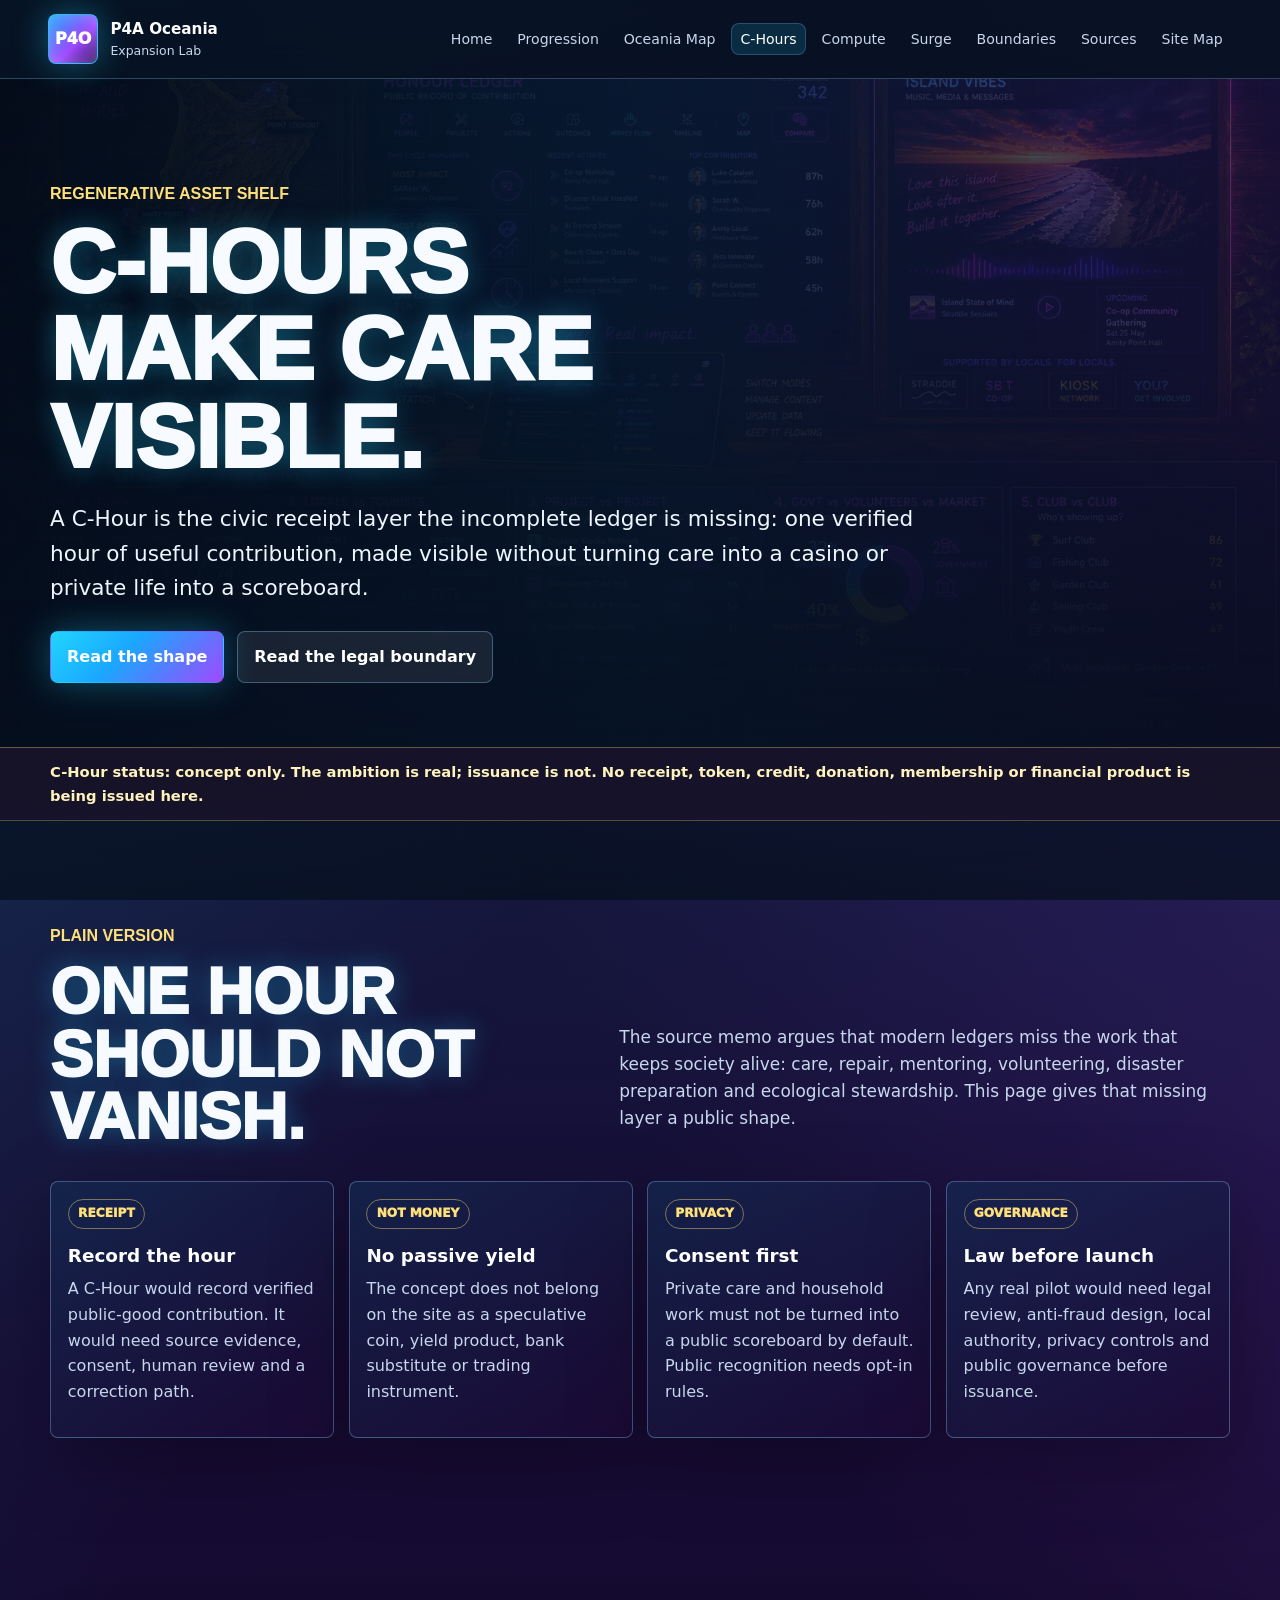
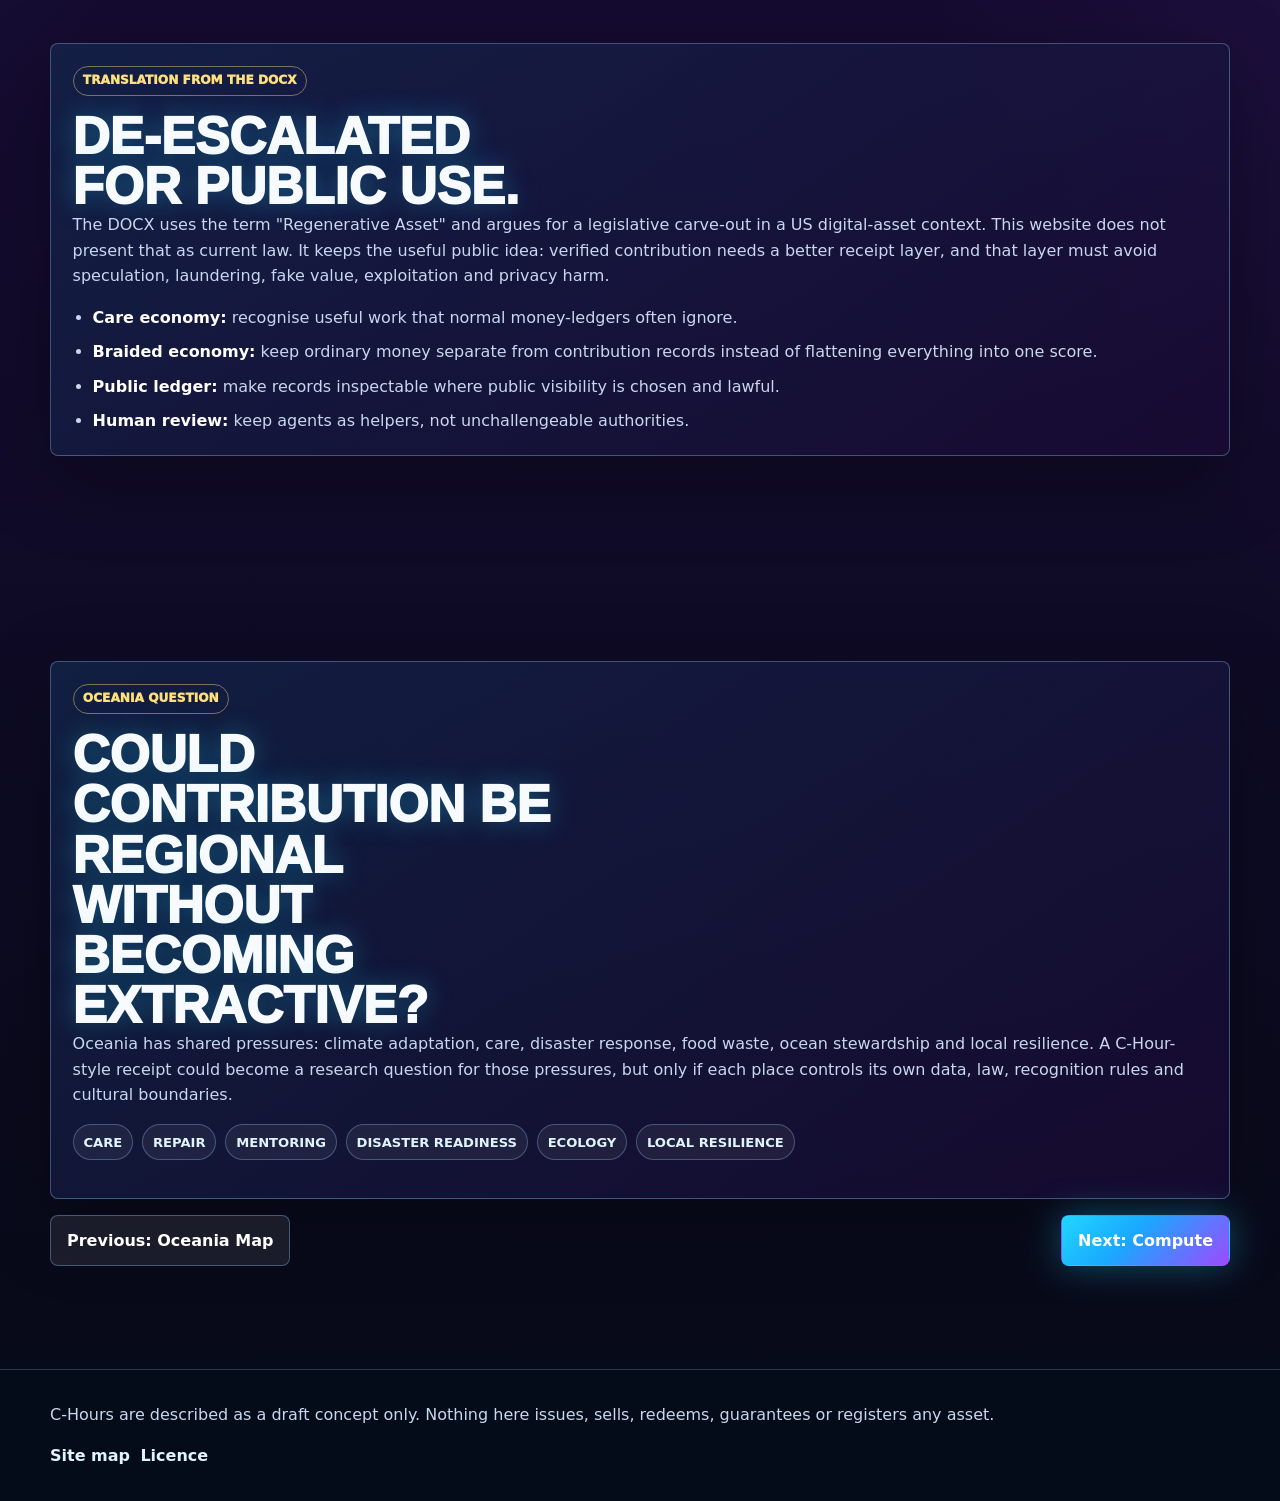
==== pages/c-hours.html @ 48893c46 "Create P4A Oceania expansion lab site" ====
<!doctype html>
<html lang="en-AU">
<head>
  <meta charset="utf-8">
  <meta name="viewport" content="width=device-width, initial-scale=1">
  <title>C-Hours | P4A Oceania Expansion Lab</title>
  <meta name="description" content="A careful public explanation of C-Hours as draft community contribution receipts, not money, yield, investment or active issuance.">
  <meta name="theme-color" content="#102A4A">
  <link rel="icon" type="image/svg+xml" href="../assets/favicon.svg">
  <link rel="stylesheet" href="../styles.css">
</head>
<body>
  <a class="skip-link" href="#main">Skip to content</a>
  <header class="site-header">
    <a class="brand" href="../index.html"><span class="brand-mark">P4O</span><span class="brand-text"><strong>P4A Oceania</strong><span>Expansion Lab</span></span></a>
    <button class="icon-button nav-toggle" type="button" data-nav-toggle aria-expanded="false" aria-label="Open navigation">Menu</button>
    <nav class="site-nav" data-nav aria-label="Main navigation">
      <a href="../index.html">Home</a>
      <a href="progression.html">Progression</a>
      <a href="oceania-map.html">Oceania Map</a>
      <a href="c-hours.html" aria-current="page">C-Hours</a>
      <a href="compute.html">Compute</a>
      <a href="surge.html">Surge</a>
      <a href="compliance.html">Boundaries</a>
      <a href="source-notes.html">Sources</a>
      <a href="site-map.html">Site Map</a>
    </nav>
  </header>

  <main id="main">
    <section class="hero page-hero">
      <div class="hero-image"><img loading="eager" fetchpriority="high" decoding="async" src="../assets/sbt-ledger-mode-wall.webp" alt="Ledger wall artwork from the P4A visual system"></div>
      <div class="hero-content reveal">
        <p class="eyebrow">Regenerative asset shelf</p>
        <h1>C-Hours make care visible.</h1>
        <p class="hero-copy">A C-Hour is the civic receipt layer the incomplete ledger is missing: one verified hour of useful contribution, made visible without turning care into a casino or private life into a scoreboard.</p>
        <div class="hero-actions"><a class="button button-primary" href="#shape">Read the shape</a><a class="button button-secondary" href="compliance.html">Read the legal boundary</a></div>
      </div>
    </section>

    <div class="notice-strip"><span>C-Hour status: concept only. The ambition is real; issuance is not. No receipt, token, credit, donation, membership or financial product is being issued here.</span></div>

    <section class="section" id="shape">
      <div class="section-heading reveal">
        <div><p class="eyebrow">Plain version</p><h2>One hour should not vanish.</h2></div>
        <p>The source memo argues that modern ledgers miss the work that keeps society alive: care, repair, mentoring, volunteering, disaster preparation and ecological stewardship. This page gives that missing layer a public shape.</p>
      </div>
      <div class="principle-grid reveal">
        <article class="principle-card">
          <span>Receipt</span>
          <h3>Record the hour</h3>
          <p>A C-Hour would record verified public-good contribution. It would need source evidence, consent, human review and a correction path.</p>
        </article>
        <article class="principle-card">
          <span>Not money</span>
          <h3>No passive yield</h3>
          <p>The concept does not belong on the site as a speculative coin, yield product, bank substitute or trading instrument.</p>
        </article>
        <article class="principle-card">
          <span>Privacy</span>
          <h3>Consent first</h3>
          <p>Private care and household work must not be turned into a public scoreboard by default. Public recognition needs opt-in rules.</p>
        </article>
        <article class="principle-card">
          <span>Governance</span>
          <h3>Law before launch</h3>
          <p>Any real pilot would need legal review, anti-fraud design, local authority, privacy controls and public governance before issuance.</p>
        </article>
      </div>
    </section>

    <section class="section">
      <div class="source-panel reveal">
        <span>Translation from the DOCX</span>
        <h2>De-escalated for public use.</h2>
        <p>The DOCX uses the term "Regenerative Asset" and argues for a legislative carve-out in a US digital-asset context. This website does not present that as current law. It keeps the useful public idea: verified contribution needs a better receipt layer, and that layer must avoid speculation, laundering, fake value, exploitation and privacy harm.</p>
        <ul>
          <li><strong>Care economy:</strong> recognise useful work that normal money-ledgers often ignore.</li>
          <li><strong>Braided economy:</strong> keep ordinary money separate from contribution records instead of flattening everything into one score.</li>
          <li><strong>Public ledger:</strong> make records inspectable where public visibility is chosen and lawful.</li>
          <li><strong>Human review:</strong> keep agents as helpers, not unchallengeable authorities.</li>
        </ul>
      </div>
    </section>

    <section class="section">
      <div class="source-panel reveal">
        <span>Oceania question</span>
        <h2>Could contribution be regional without becoming extractive?</h2>
        <p>Oceania has shared pressures: climate adaptation, care, disaster response, food waste, ocean stewardship and local resilience. A C-Hour-style receipt could become a research question for those pressures, but only if each place controls its own data, law, recognition rules and cultural boundaries.</p>
        <div class="signal-row"><span>care</span><span>repair</span><span>mentoring</span><span>disaster readiness</span><span>ecology</span><span>local resilience</span></div>
      </div>
      <nav class="next-trail" aria-label="Page navigation">
        <a class="button button-secondary" href="oceania-map.html">Previous: Oceania Map</a>
        <a class="button button-primary" href="compute.html">Next: Compute</a>
      </nav>
    </section>
  </main>

  <footer class="site-footer"><div><p>C-Hours are described as a draft concept only. Nothing here issues, sells, redeems, guarantees or registers any asset.</p><nav class="footer-links" aria-label="Footer links"><a href="site-map.html">Site map</a><a href="../LICENCE.md">Licence</a></nav></div></footer>
  <script src="../script.js"></script>
</body>
</html>
---- styles.css ----
:root {
  --void: #06101f;
  --deep: #08182c;
  --royal: #32115f;
  --grape: #6430bb;
  --violet: #9f49ff;
  --amethyst: #d9b6ff;
  --plasma: #ff55e6;
  --reef: #21d6ff;
  --blue: #1aa7ff;
  --green: #29e68b;
  --gold: #ffe07a;
  --text: #f7fbff;
  --muted: #c8d7ee;
  --soft: #91aed6;
  --line: rgba(151, 206, 255, 0.34);
  --glass: rgba(9, 28, 54, 0.72);
  --glass-strong: rgba(22, 50, 94, 0.84);
  --max: 1180px;
  --radius: 8px;
  color-scheme: dark;
}

* {
  box-sizing: border-box;
}

html {
  width: 100%;
  max-width: 100%;
  overflow-x: hidden;
  scroll-behavior: smooth;
}

body {
  margin: 0;
  width: 100%;
  max-width: 100%;
  min-height: 100vh;
  color: var(--text);
  font-family: Inter, ui-sans-serif, system-ui, -apple-system, BlinkMacSystemFont, "Segoe UI", sans-serif;
  line-height: 1.6;
  background:
    linear-gradient(120deg, rgba(33, 214, 255, 0.12), transparent 34%),
    linear-gradient(240deg, rgba(159, 73, 255, 0.2), transparent 42%),
    linear-gradient(180deg, #102a4a 0%, #170b34 45%, #060a16 100%);
  overflow-x: hidden;
  -webkit-text-size-adjust: 100%;
}

body::before {
  content: "";
  position: fixed;
  inset: 0;
  z-index: -2;
  background:
    linear-gradient(90deg, rgba(151, 206, 255, .08) 1px, transparent 1px),
    linear-gradient(0deg, rgba(151, 206, 255, .08) 1px, transparent 1px);
  background-size: 42px 42px;
  mask-image: linear-gradient(180deg, rgba(0,0,0,.86), rgba(0,0,0,.16));
}

body::after {
  content: "";
  position: fixed;
  inset: 0;
  z-index: -1;
  pointer-events: none;
  background: linear-gradient(180deg, rgba(6, 16, 31, .08), rgba(6, 16, 31, .78));
}

a {
  color: inherit;
}

img {
  display: block;
  max-width: 100%;
}

main, section, article, div, p, h1, h2, h3, span, a {
  min-width: 0;
}

.skip-link {
  position: absolute;
  left: 1rem;
  top: -5rem;
  z-index: 100;
  border-radius: 4px;
  padding: .7rem 1rem;
  background: var(--gold);
  color: #1d1630;
  font-weight: 900;
}

.skip-link:focus {
  top: 1rem;
}

.site-header {
  position: sticky;
  top: 0;
  z-index: 50;
  display: flex;
  flex-wrap: wrap;
  align-items: center;
  justify-content: space-between;
  gap: .75rem 1rem;
  padding: .85rem clamp(1rem, 4vw, 3rem);
  border-bottom: 1px solid rgba(151, 206, 255, .28);
  background: rgba(5, 13, 27, .86);
  backdrop-filter: blur(18px);
}

.brand {
  display: inline-flex;
  align-items: center;
  gap: .75rem;
  min-width: 13rem;
  text-decoration: none;
}

.brand-mark {
  display: grid;
  place-items: center;
  width: 3.15rem;
  height: 3.15rem;
  border: 1px solid rgba(33, 214, 255, .78);
  border-radius: 8px;
  background: linear-gradient(135deg, var(--blue), var(--violet) 58%, var(--royal));
  color: #fff;
  box-shadow: 0 0 34px rgba(33, 214, 255, .38), inset 0 0 16px rgba(255,255,255,.24);
  font-weight: 1000;
}

.brand-text {
  display: grid;
  color: var(--muted);
  font-size: .78rem;
}

.brand-text strong {
  color: white;
  font-size: .95rem;
}

.nav-toggle,
.icon-button.nav-toggle {
  display: none;
}

.site-nav {
  display: flex;
  flex: 1 1 44rem;
  flex-wrap: wrap;
  align-items: center;
  justify-content: flex-end;
  gap: .35rem .4rem;
  color: var(--muted);
  font-size: .88rem;
  line-height: 1.15;
}

.site-nav a {
  border-radius: 8px;
  padding: .5rem .58rem;
  text-decoration: none;
  white-space: nowrap;
}

.site-nav a:hover,
.site-nav a[aria-current="page"] {
  background: rgba(33, 214, 255, .14);
  color: white;
  box-shadow: inset 0 0 0 1px rgba(151, 206, 255, .22);
}

.button,
.icon-button {
  min-height: 2.7rem;
  border-radius: 8px;
  font: inherit;
  font-weight: 900;
}

.icon-button {
  display: inline-grid;
  place-items: center;
  border: 1px solid var(--line);
  padding: 0 .85rem;
  background: rgba(255,255,255,.08);
  color: white;
  cursor: pointer;
}

.button {
  display: inline-flex;
  align-items: center;
  justify-content: center;
  gap: .55rem;
  border: 1px solid transparent;
  padding: .75rem 1rem;
  text-decoration: none;
}

.button-primary {
  background: linear-gradient(135deg, var(--reef), var(--blue) 42%, var(--violet));
  color: white;
  box-shadow: 0 0 36px rgba(33, 214, 255, .34);
}

.button-secondary {
  border-color: var(--line);
  background: rgba(255,255,255,.08);
  color: white;
}

.hero {
  position: relative;
  display: grid;
  min-height: calc(100vh - 5rem);
  align-items: center;
  overflow: hidden;
  padding: clamp(4rem, 8vw, 7rem) clamp(1rem, 4vw, 3rem) clamp(2rem, 5vw, 4rem);
}

.hero-image {
  position: absolute;
  inset: 0;
  z-index: -1;
}

.hero-image img {
  width: 100%;
  height: 100%;
  object-fit: cover;
  opacity: .58;
  filter: saturate(1.18) contrast(1.08) hue-rotate(18deg);
}

.hero-image::after {
  content: "";
  position: absolute;
  inset: 0;
  background:
    linear-gradient(90deg, rgba(4, 11, 24, .95) 0%, rgba(8, 28, 54, .78) 48%, rgba(40, 13, 78, .38) 100%),
    linear-gradient(0deg, rgba(6, 10, 22, .97), transparent 48%);
}

.hero-content {
  width: min(100%, var(--max));
  margin: 0 auto;
}

.hero-grid {
  display: grid;
  grid-template-columns: minmax(0, 1fr) minmax(17rem, 25rem);
  gap: clamp(1.2rem, 4vw, 3rem);
  align-items: end;
}

.status-card {
  display: grid;
  gap: .8rem;
  border: 1px solid rgba(151, 206, 255, .3);
  border-radius: var(--radius);
  padding: 1rem;
  background: linear-gradient(180deg, rgba(5, 13, 27, .52), rgba(5, 13, 27, .78));
  box-shadow: 0 24px 80px rgba(0,0,0,.32);
}

.status-card strong {
  color: var(--gold);
  font-size: .86rem;
  text-transform: uppercase;
}

.status-card p {
  margin: 0;
  color: var(--muted);
}

.eyebrow {
  margin: 0 0 .75rem;
  color: var(--gold);
  font-family: Rajdhani, Inter, sans-serif;
  font-weight: 900;
  text-transform: uppercase;
}

h1, h2, h3 {
  letter-spacing: 0;
}

h1, h2 {
  margin: 0;
  font-family: Montserrat, Inter, sans-serif;
  font-weight: 1000;
  line-height: .98;
  text-transform: uppercase;
  text-shadow: 0 0 26px rgba(33, 214, 255, .34);
}

h1 {
  max-width: 14ch;
  font-size: clamp(2.7rem, 7vw, 6.4rem);
}

h2 {
  font-size: clamp(2.05rem, 5vw, 4.7rem);
}

h3 {
  margin: 0 0 .6rem;
  font-size: 1.15rem;
  line-height: 1.18;
}

p {
  margin-top: 0;
}

.hero-copy {
  max-width: 55rem;
  margin: 1.25rem 0 0;
  color: #eef7ff;
  font-size: clamp(1.08rem, 2vw, 1.35rem);
}

.hero-actions {
  display: flex;
  flex-wrap: wrap;
  gap: .8rem;
  margin-top: 1.6rem;
}

.section {
  padding: clamp(4rem, 8vw, 7rem) clamp(1rem, 4vw, 3rem);
}

.section > * {
  width: min(100%, var(--max));
  margin-right: auto;
  margin-left: auto;
}

.section-heading {
  display: grid;
  grid-template-columns: minmax(0, .88fr) minmax(18rem, 1fr);
  gap: 2rem;
  align-items: end;
  margin-bottom: 2rem;
}

.section-heading p:not(.eyebrow) {
  color: var(--muted);
  font-size: 1.06rem;
}

.notice-strip {
  border-top: 1px solid rgba(255, 224, 122, .34);
  border-bottom: 1px solid rgba(255, 224, 122, .28);
  padding: .78rem clamp(1rem, 4vw, 3rem);
  background: rgba(24, 19, 42, .9);
  color: #fff3bd;
  font-size: .92rem;
  font-weight: 820;
}

.notice-strip span {
  display: block;
  width: min(100%, var(--max));
  margin: 0 auto;
}

.feature-grid,
.phase-grid,
.region-grid,
.principle-grid {
  display: grid;
  gap: .9rem;
}

.feature-grid {
  grid-template-columns: repeat(3, minmax(0, 1fr));
}

.phase-grid,
.region-grid {
  grid-template-columns: repeat(2, minmax(0, 1fr));
}

.principle-grid {
  grid-template-columns: repeat(4, minmax(0, 1fr));
}

.card,
.phase-card,
.region-card,
.principle-card,
.source-panel {
  border: 1px solid var(--line);
  border-radius: var(--radius);
  background: linear-gradient(145deg, rgba(19, 45, 84, .6), rgba(27, 10, 54, .7));
  box-shadow: 0 24px 80px rgba(0,0,0,.26);
}

.card,
.phase-card,
.region-card,
.principle-card {
  min-height: 13rem;
  padding: 1.05rem;
}

.card p,
.phase-card p,
.region-card p,
.principle-card p,
.source-panel p,
.site-footer p {
  color: var(--muted);
}

.card span,
.phase-card span,
.region-card span,
.principle-card span,
.source-panel span {
  display: inline-grid;
  width: fit-content;
  margin-bottom: 1rem;
  border: 1px solid rgba(255, 224, 122, .44);
  border-radius: 999px;
  padding: .28rem .58rem;
  color: var(--gold);
  font-size: .76rem;
  font-weight: 950;
  text-transform: uppercase;
}

.card h3,
.phase-card h3,
.region-card h3,
.principle-card h3 {
  color: white;
}

.media-panel {
  display: grid;
  grid-template-columns: minmax(0, 1.1fr) minmax(18rem, .9fr);
  gap: 1rem;
  align-items: stretch;
  border: 1px solid var(--line);
  border-radius: var(--radius);
  padding: 1rem;
  background: linear-gradient(135deg, rgba(22, 50, 94, .58), rgba(20, 8, 42, .78));
  box-shadow: 0 24px 80px rgba(0,0,0,.34);
}

.media-panel img {
  width: 100%;
  height: 100%;
  min-height: 23rem;
  border: 1px solid rgba(255,255,255,.15);
  border-radius: 8px;
  object-fit: cover;
}

.media-copy {
  display: grid;
  align-content: center;
  padding: clamp(.6rem, 2vw, 1rem);
}

.page-hero {
  min-height: 60vh;
}

.page-hero h1 {
  max-width: 13ch;
}

.page-shell {
  display: grid;
  gap: 1rem;
  width: min(100%, var(--max));
  margin-inline: auto;
}

.source-panel {
  padding: clamp(1rem, 3vw, 1.35rem);
}

.source-panel h2 {
  max-width: 18ch;
  font-size: clamp(1.8rem, 4vw, 3.4rem);
}

.source-panel strong {
  color: white;
}

.source-panel ul,
.source-panel ol {
  display: grid;
  gap: .55rem;
  margin: .8rem 0 0;
  padding-left: 1.25rem;
  color: var(--muted);
}

.status-list {
  display: grid;
  gap: .7rem;
  margin: 1rem 0 0;
  padding: 0;
  list-style: none;
}

.status-list li {
  border: 1px solid rgba(151, 206, 255, .22);
  border-radius: 8px;
  padding: .85rem;
  background: rgba(255,255,255,.055);
  color: var(--muted);
}

.status-list strong {
  display: block;
  margin-bottom: .18rem;
  color: #fff;
}

.signal-row {
  display: flex;
  flex-wrap: wrap;
  gap: .55rem;
  margin-top: 1rem;
}

.signal-row a,
.signal-row span {
  display: inline-flex;
  align-items: center;
  min-height: 2.25rem;
  border: 1px solid rgba(151, 206, 255, .32);
  border-radius: 999px;
  padding: .32rem .62rem;
  background: rgba(255,255,255,.06);
  color: #dff4ff;
  font-size: .82rem;
  font-weight: 850;
  text-decoration: none;
}

.region-switcher {
  display: grid;
  gap: .9rem;
}

.region-buttons {
  display: flex;
  flex-wrap: wrap;
  gap: .45rem;
}

.region-buttons button {
  min-height: 2.45rem;
  border: 1px solid rgba(151, 206, 255, .35);
  border-radius: 8px;
  padding: .45rem .65rem;
  background: rgba(255,255,255,.07);
  color: #f7fbff;
  font: inherit;
  font-size: .86rem;
  font-weight: 900;
  cursor: pointer;
}

.region-buttons button:hover,
.region-buttons button:focus-visible,
.region-buttons button.is-active {
  border-color: rgba(255, 224, 122, .72);
  background: rgba(255, 224, 122, .13);
  color: #fff3bd;
}

.region-card[hidden],
.phase-card[hidden] {
  display: none;
}

.ocean-chart {
  position: relative;
  min-height: 22rem;
  overflow: hidden;
  border: 1px solid var(--line);
  border-radius: var(--radius);
  background:
    linear-gradient(90deg, rgba(151, 206, 255, .08) 1px, transparent 1px),
    linear-gradient(0deg, rgba(151, 206, 255, .08) 1px, transparent 1px),
    linear-gradient(145deg, rgba(5, 24, 46, .92), rgba(34, 14, 68, .82));
  background-size: 34px 34px, 34px 34px, auto;
}

.chart-node {
  position: absolute;
  display: grid;
  place-items: center;
  width: clamp(4.5rem, 14vw, 8rem);
  aspect-ratio: 1;
  border: 1px solid rgba(255,255,255,.26);
  border-radius: 50%;
  background: linear-gradient(135deg, rgba(33, 214, 255, .28), rgba(159, 73, 255, .34));
  color: white;
  font-weight: 950;
  text-align: center;
  box-shadow: 0 0 38px rgba(33, 214, 255, .22);
}

.chart-node:nth-child(1) { left: 12%; top: 45%; }
.chart-node:nth-child(2) { left: 43%; top: 28%; }
.chart-node:nth-child(3) { right: 12%; top: 20%; }
.chart-node:nth-child(4) { right: 22%; bottom: 14%; }
.chart-node:nth-child(5) { left: 29%; bottom: 12%; }

.next-trail {
  display: flex;
  flex-wrap: wrap;
  justify-content: space-between;
  gap: .75rem;
  padding-top: 1rem;
}

.site-footer {
  display: flex;
  flex-wrap: wrap;
  justify-content: space-between;
  gap: 1rem;
  border-top: 1px solid rgba(151, 206, 255, .24);
  padding: 2rem clamp(1rem, 4vw, 3rem);
  background: rgba(5, 13, 27, .9);
}

.site-footer > * {
  width: min(100%, var(--max));
  margin-inline: auto;
}

.footer-links {
  display: flex;
  flex-wrap: wrap;
  gap: .65rem;
}

.footer-links a {
  color: #dff4ff;
  font-weight: 850;
  text-decoration: none;
}

.floating-actions {
  position: fixed;
  right: clamp(.75rem, 2vw, 1.3rem);
  bottom: calc(.9rem + env(safe-area-inset-bottom));
  z-index: 90;
  display: flex;
  flex-direction: column;
  gap: .45rem;
  align-items: flex-end;
  opacity: 0;
  pointer-events: none;
  transform: translateY(.8rem);
  transition: opacity .18s ease, transform .18s ease;
}

.floating-actions.is-visible {
  opacity: 1;
  pointer-events: auto;
  transform: translateY(0);
}

.floating-top-button {
  min-height: 2.75rem;
  border: 1px solid rgba(255, 224, 122, .5);
  border-radius: 8px;
  padding: .62rem .82rem;
  background: rgba(5, 13, 27, .9);
  color: #fff3bd;
  font: inherit;
  font-size: .86rem;
  font-weight: 950;
  text-decoration: none;
  box-shadow: 0 0 28px rgba(33, 214, 255, .24);
  backdrop-filter: blur(14px);
  cursor: pointer;
}

.floating-top-button::before {
  content: "^";
  margin-right: .35rem;
}

.reveal {
  opacity: 0;
  transform: translateY(14px);
  transition: opacity .55s ease, transform .55s ease;
}

.reveal.is-visible {
  opacity: 1;
  transform: none;
}

@media (prefers-reduced-motion: reduce) {
  html {
    scroll-behavior: auto;
  }

  .reveal {
    opacity: 1;
    transform: none;
    transition: none;
  }
}

@media (max-width: 980px) {
  .hero-grid,
  .section-heading,
  .media-panel {
    grid-template-columns: 1fr;
  }

  .feature-grid,
  .phase-grid,
  .region-grid,
  .principle-grid {
    grid-template-columns: repeat(2, minmax(0, 1fr));
  }

  .media-panel img {
    min-height: 18rem;
  }
}

@media (max-width: 760px) {
  .site-header {
    align-items: stretch;
  }

  .brand {
    min-width: 0;
  }

  .nav-toggle,
  .icon-button.nav-toggle {
    display: inline-grid;
  }

  .site-nav {
    display: none;
    flex: 1 0 100%;
    justify-content: stretch;
  }

  .site-nav.is-open {
    display: grid;
    grid-template-columns: 1fr;
  }

  .site-nav a {
    min-height: 2.4rem;
    white-space: normal;
  }

  h1 {
    max-width: 100%;
    font-size: clamp(2.2rem, 13vw, 3.1rem);
  }

  h2 {
    font-size: clamp(1.85rem, 10vw, 2.7rem);
  }

  .hero,
  .section {
    padding-left: .9rem;
    padding-right: .9rem;
  }

  .feature-grid,
  .phase-grid,
  .region-grid,
  .principle-grid {
    grid-template-columns: 1fr;
  }

  .card,
  .phase-card,
  .region-card,
  .principle-card,
  .source-panel {
    min-height: 0;
    padding: .9rem;
  }

  .media-panel {
    padding: .75rem;
  }

  .media-panel img {
    min-height: 13rem;
  }

  .ocean-chart {
    min-height: 18rem;
  }

  .chart-node {
    width: clamp(4.2rem, 26vw, 5.8rem);
    font-size: .78rem;
  }

  .floating-actions {
    left: .65rem;
    right: .65rem;
    bottom: calc(.65rem + env(safe-area-inset-bottom));
    flex-direction: row;
    justify-content: flex-end;
    align-items: stretch;
  }

  .floating-top-button {
    min-height: 2.45rem;
    padding: .48rem .55rem;
    font-size: .76rem;
  }
}
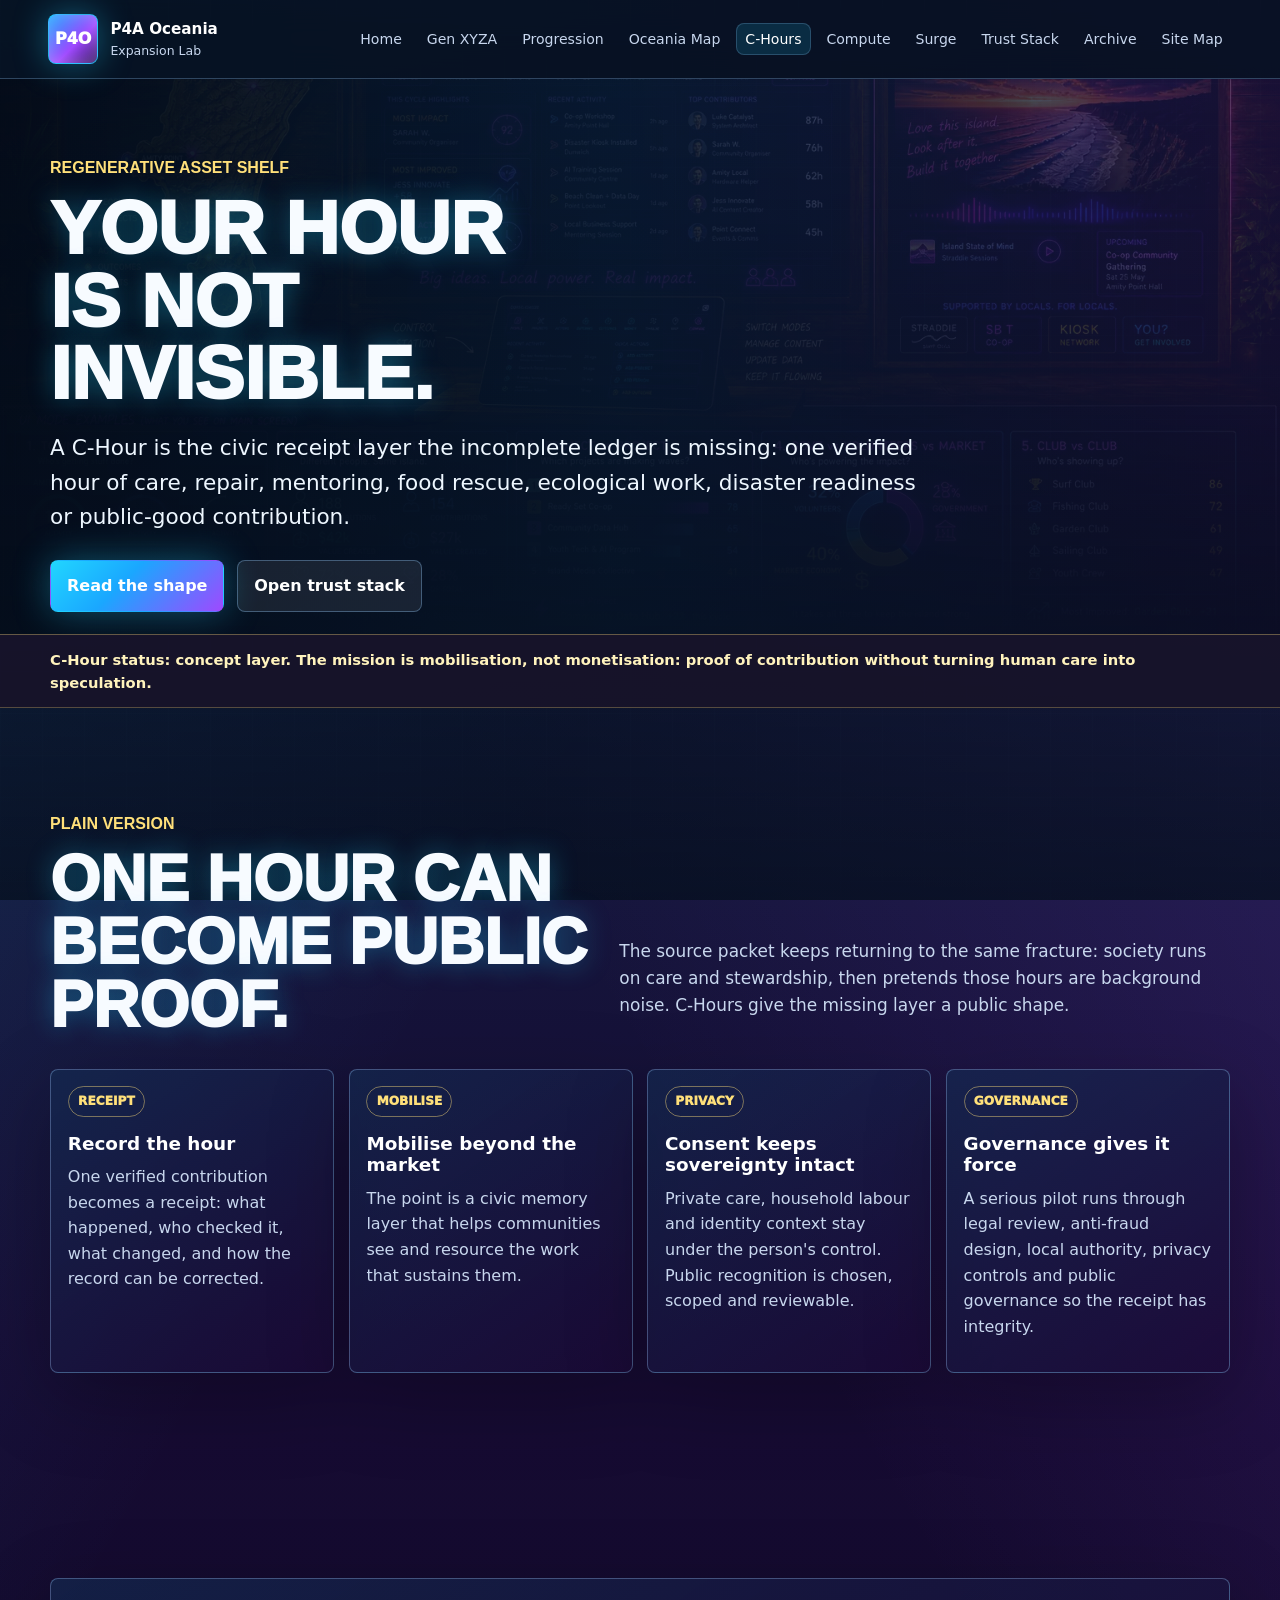
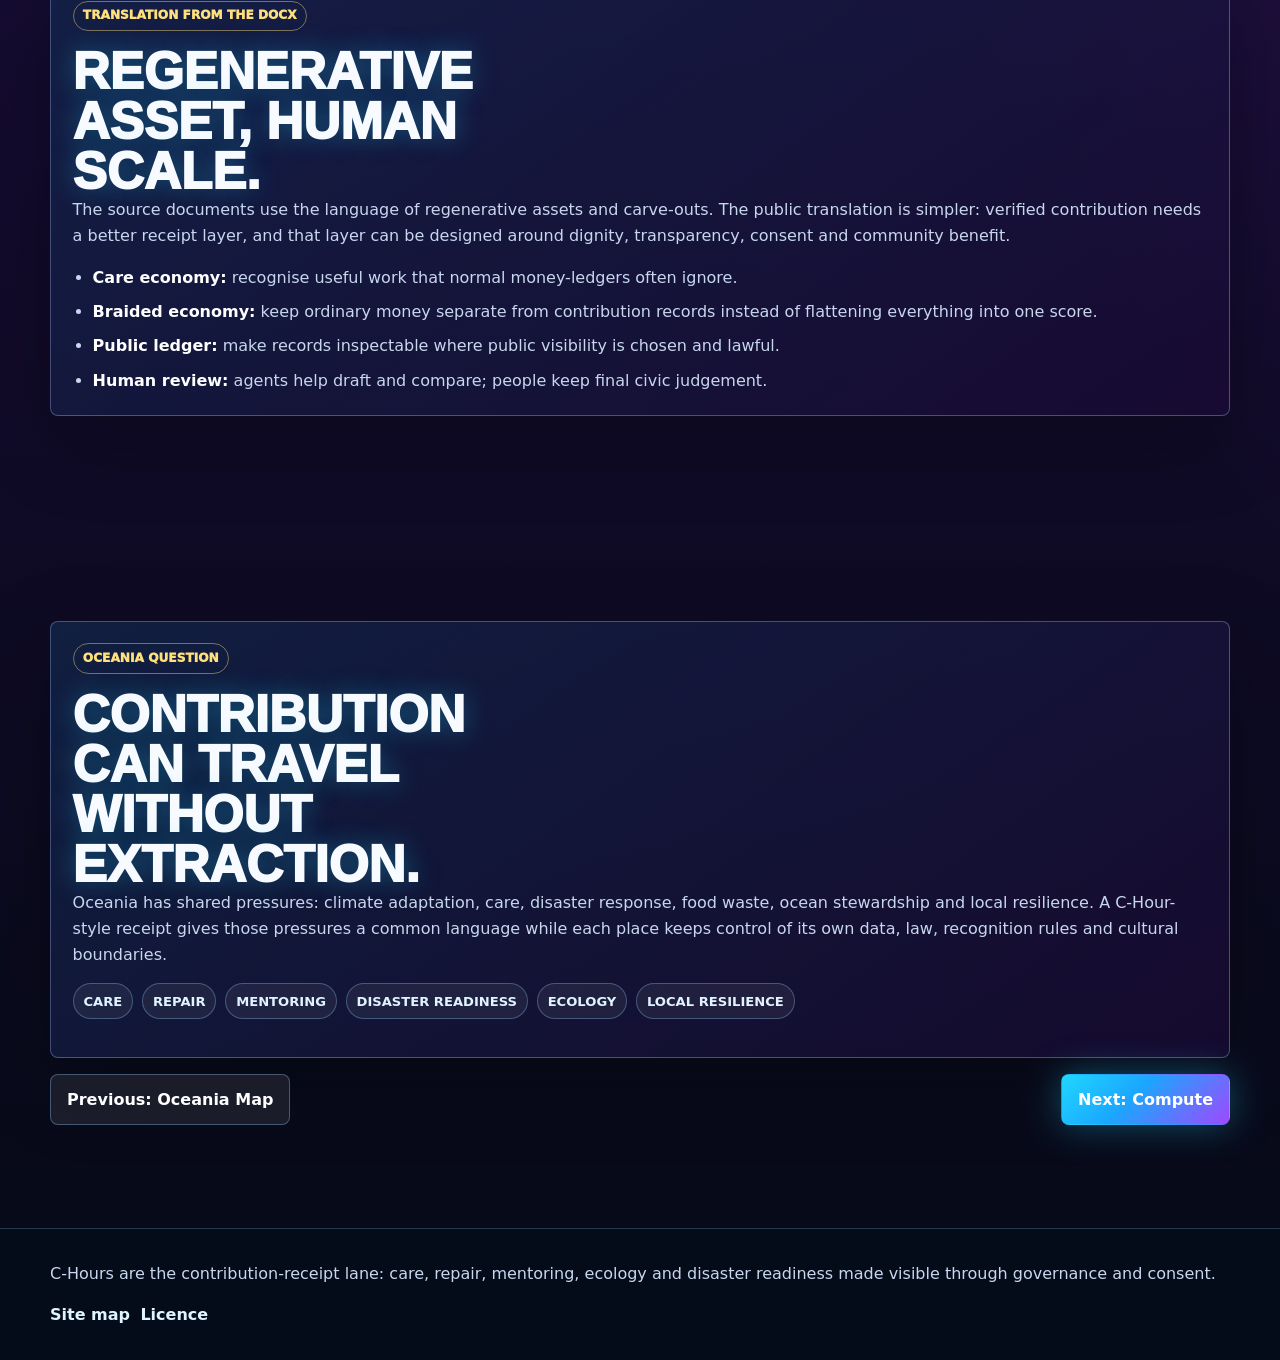
==== commit a898d84a: "Reframe site for self-sovereign Oceania participants" ====
--- a/pages/c-hours.html
+++ b/pages/c-hours.html
@@ -4,10 +4,10 @@
   <meta charset="utf-8">
   <meta name="viewport" content="width=device-width, initial-scale=1">
   <title>C-Hours | P4A Oceania Expansion Lab</title>
-  <meta name="description" content="A careful public explanation of C-Hours as draft community contribution receipts, not money, yield, investment or active issuance.">
+  <meta name="description" content="C-Hours as public-good contribution receipts for care, repair, mentoring, ecology and disaster readiness.">
   <meta name="theme-color" content="#102A4A">
   <link rel="icon" type="image/svg+xml" href="../assets/favicon.svg">
-  <link rel="stylesheet" href="../styles.css">
+  <link rel="stylesheet" href="../styles.css?v=20260701c">
 </head>
 <body>
   <a class="skip-link" href="#main">Skip to content</a>
@@ -16,13 +16,14 @@
     <button class="icon-button nav-toggle" type="button" data-nav-toggle aria-expanded="false" aria-label="Open navigation">Menu</button>
     <nav class="site-nav" data-nav aria-label="Main navigation">
       <a href="../index.html">Home</a>
+      <a href="gen-xyza.html">Gen XYZA</a>
       <a href="progression.html">Progression</a>
       <a href="oceania-map.html">Oceania Map</a>
       <a href="c-hours.html" aria-current="page">C-Hours</a>
       <a href="compute.html">Compute</a>
       <a href="surge.html">Surge</a>
-      <a href="compliance.html">Boundaries</a>
-      <a href="source-notes.html">Sources</a>
+      <a href="compliance.html">Trust Stack</a>
+      <a href="source-notes.html">Archive</a>
       <a href="site-map.html">Site Map</a>
     </nav>
   </header>
@@ -32,39 +33,39 @@
       <div class="hero-image"><img loading="eager" fetchpriority="high" decoding="async" src="../assets/sbt-ledger-mode-wall.webp" alt="Ledger wall artwork from the P4A visual system"></div>
       <div class="hero-content reveal">
         <p class="eyebrow">Regenerative asset shelf</p>
-        <h1>C-Hours make care visible.</h1>
-        <p class="hero-copy">A C-Hour is the civic receipt layer the incomplete ledger is missing: one verified hour of useful contribution, made visible without turning care into a casino or private life into a scoreboard.</p>
-        <div class="hero-actions"><a class="button button-primary" href="#shape">Read the shape</a><a class="button button-secondary" href="compliance.html">Read the legal boundary</a></div>
+        <h1>Your hour is not invisible.</h1>
+        <p class="hero-copy">A C-Hour is the civic receipt layer the incomplete ledger is missing: one verified hour of care, repair, mentoring, food rescue, ecological work, disaster readiness or public-good contribution.</p>
+        <div class="hero-actions"><a class="button button-primary" href="#shape">Read the shape</a><a class="button button-secondary" href="compliance.html">Open trust stack</a></div>
       </div>
     </section>
 
-    <div class="notice-strip"><span>C-Hour status: concept only. The ambition is real; issuance is not. No receipt, token, credit, donation, membership or financial product is being issued here.</span></div>
+    <div class="notice-strip"><span>C-Hour status: concept layer. The mission is mobilisation, not monetisation: proof of contribution without turning human care into speculation.</span></div>
 
     <section class="section" id="shape">
       <div class="section-heading reveal">
-        <div><p class="eyebrow">Plain version</p><h2>One hour should not vanish.</h2></div>
-        <p>The source memo argues that modern ledgers miss the work that keeps society alive: care, repair, mentoring, volunteering, disaster preparation and ecological stewardship. This page gives that missing layer a public shape.</p>
+        <div><p class="eyebrow">Plain version</p><h2>One hour can become public proof.</h2></div>
+        <p>The source packet keeps returning to the same fracture: society runs on care and stewardship, then pretends those hours are background noise. C-Hours give the missing layer a public shape.</p>
       </div>
       <div class="principle-grid reveal">
         <article class="principle-card">
           <span>Receipt</span>
           <h3>Record the hour</h3>
-          <p>A C-Hour would record verified public-good contribution. It would need source evidence, consent, human review and a correction path.</p>
+          <p>One verified contribution becomes a receipt: what happened, who checked it, what changed, and how the record can be corrected.</p>
         </article>
         <article class="principle-card">
-          <span>Not money</span>
-          <h3>No passive yield</h3>
-          <p>The concept does not belong on the site as a speculative coin, yield product, bank substitute or trading instrument.</p>
+          <span>Mobilise</span>
+          <h3>Mobilise beyond the market</h3>
+          <p>The point is a civic memory layer that helps communities see and resource the work that sustains them.</p>
         </article>
         <article class="principle-card">
           <span>Privacy</span>
-          <h3>Consent first</h3>
-          <p>Private care and household work must not be turned into a public scoreboard by default. Public recognition needs opt-in rules.</p>
+          <h3>Consent keeps sovereignty intact</h3>
+          <p>Private care, household labour and identity context stay under the person's control. Public recognition is chosen, scoped and reviewable.</p>
         </article>
         <article class="principle-card">
           <span>Governance</span>
-          <h3>Law before launch</h3>
-          <p>Any real pilot would need legal review, anti-fraud design, local authority, privacy controls and public governance before issuance.</p>
+          <h3>Governance gives it force</h3>
+          <p>A serious pilot runs through legal review, anti-fraud design, local authority, privacy controls and public governance so the receipt has integrity.</p>
         </article>
       </div>
     </section>
@@ -72,13 +73,13 @@
     <section class="section">
       <div class="source-panel reveal">
         <span>Translation from the DOCX</span>
-        <h2>De-escalated for public use.</h2>
-        <p>The DOCX uses the term "Regenerative Asset" and argues for a legislative carve-out in a US digital-asset context. This website does not present that as current law. It keeps the useful public idea: verified contribution needs a better receipt layer, and that layer must avoid speculation, laundering, fake value, exploitation and privacy harm.</p>
+        <h2>Regenerative asset, human scale.</h2>
+        <p>The source documents use the language of regenerative assets and carve-outs. The public translation is simpler: verified contribution needs a better receipt layer, and that layer can be designed around dignity, transparency, consent and community benefit.</p>
         <ul>
           <li><strong>Care economy:</strong> recognise useful work that normal money-ledgers often ignore.</li>
           <li><strong>Braided economy:</strong> keep ordinary money separate from contribution records instead of flattening everything into one score.</li>
           <li><strong>Public ledger:</strong> make records inspectable where public visibility is chosen and lawful.</li>
-          <li><strong>Human review:</strong> keep agents as helpers, not unchallengeable authorities.</li>
+          <li><strong>Human review:</strong> agents help draft and compare; people keep final civic judgement.</li>
         </ul>
       </div>
     </section>
@@ -86,8 +87,8 @@
     <section class="section">
       <div class="source-panel reveal">
         <span>Oceania question</span>
-        <h2>Could contribution be regional without becoming extractive?</h2>
-        <p>Oceania has shared pressures: climate adaptation, care, disaster response, food waste, ocean stewardship and local resilience. A C-Hour-style receipt could become a research question for those pressures, but only if each place controls its own data, law, recognition rules and cultural boundaries.</p>
+        <h2>Contribution can travel without extraction.</h2>
+        <p>Oceania has shared pressures: climate adaptation, care, disaster response, food waste, ocean stewardship and local resilience. A C-Hour-style receipt gives those pressures a common language while each place keeps control of its own data, law, recognition rules and cultural boundaries.</p>
         <div class="signal-row"><span>care</span><span>repair</span><span>mentoring</span><span>disaster readiness</span><span>ecology</span><span>local resilience</span></div>
       </div>
       <nav class="next-trail" aria-label="Page navigation">
@@ -97,7 +98,7 @@
     </section>
   </main>
 
-  <footer class="site-footer"><div><p>C-Hours are described as a draft concept only. Nothing here issues, sells, redeems, guarantees or registers any asset.</p><nav class="footer-links" aria-label="Footer links"><a href="site-map.html">Site map</a><a href="../LICENCE.md">Licence</a></nav></div></footer>
-  <script src="../script.js"></script>
+  <footer class="site-footer"><div><p>C-Hours are the contribution-receipt lane: care, repair, mentoring, ecology and disaster readiness made visible through governance and consent.</p><nav class="footer-links" aria-label="Footer links"><a href="site-map.html">Site map</a><a href="../LICENCE.md">Licence</a></nav></div></footer>
+  <script src="../script.js?v=20260701c"></script>
 </body>
 </html>
--- a/styles.css
+++ b/styles.css
@@ -219,10 +219,10 @@
 .hero {
   position: relative;
   display: grid;
-  min-height: calc(100vh - 5rem);
+  min-height: min(43rem, calc(88vh - 4rem));
   align-items: center;
   overflow: hidden;
-  padding: clamp(4rem, 8vw, 7rem) clamp(1rem, 4vw, 3rem) clamp(2rem, 5vw, 4rem);
+  padding: clamp(3.25rem, 6vw, 5rem) clamp(1rem, 4vw, 3rem) clamp(1rem, 2vw, 1.4rem);
 }
 
 .hero-image {
@@ -304,7 +304,7 @@
 
 h1 {
   max-width: 14ch;
-  font-size: clamp(2.7rem, 7vw, 6.4rem);
+  font-size: clamp(2.7rem, 5.8vw, 5.25rem);
 }
 
 h2 {
@@ -777,7 +777,7 @@
 
   h1 {
     max-width: 100%;
-    font-size: clamp(2.2rem, 13vw, 3.1rem);
+    font-size: clamp(2.1rem, 11vw, 2.75rem);
   }
 
   h2 {
@@ -795,6 +795,10 @@
   .region-grid,
   .principle-grid {
     grid-template-columns: 1fr;
+  }
+
+  .hero-grid .status-card {
+    display: none;
   }
 
   .card,
